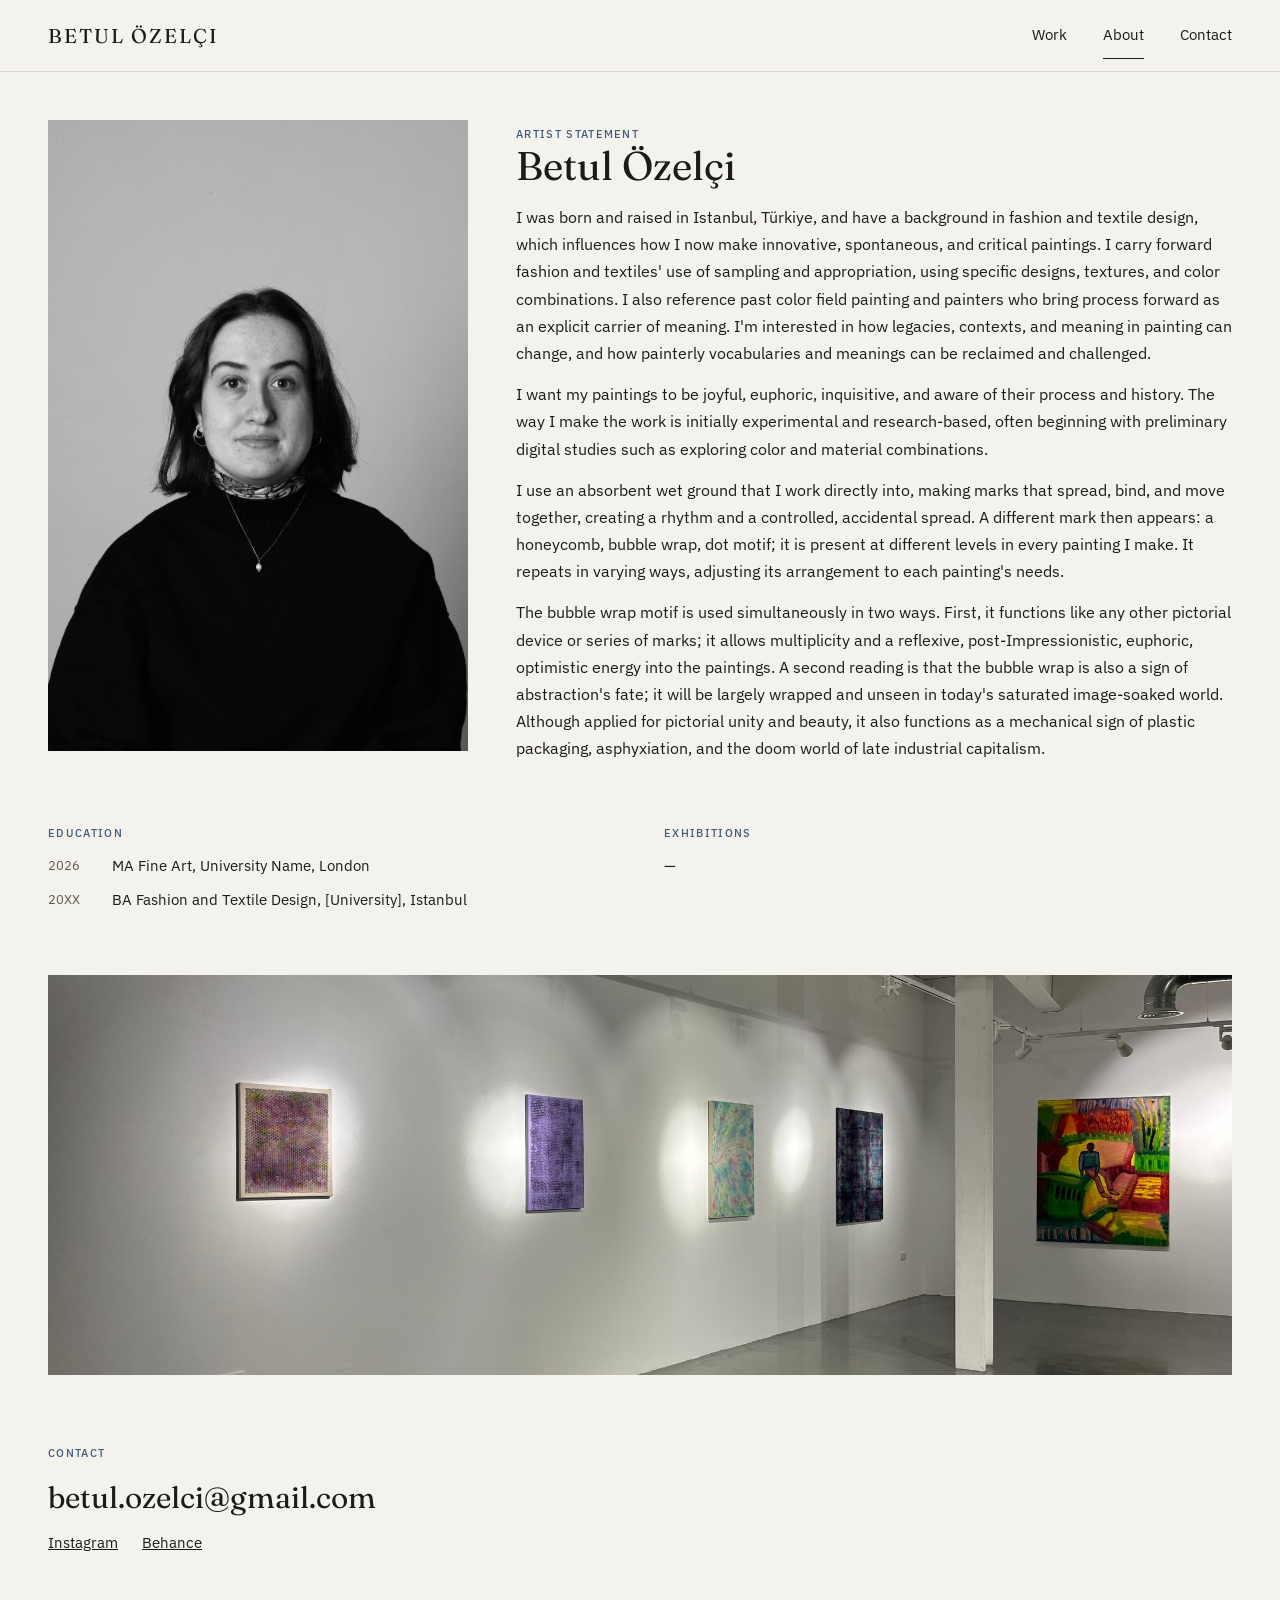
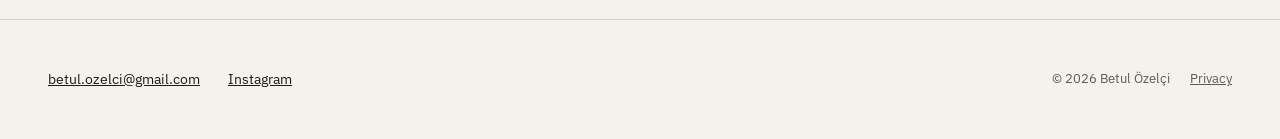
==== about.html @ ed138870 "Initial Push" ====
<!doctype html>
<html lang="en">
<head>
  <meta charset="utf-8">
  <meta name="viewport" content="width=device-width, initial-scale=1">
  <title>About</title>
  <link rel="preconnect" href="https://fonts.googleapis.com">
  <link rel="preconnect" href="https://fonts.gstatic.com" crossorigin>
  <link href="https://fonts.googleapis.com/css2?family=Fraunces:opsz,wght@9..144,400;9..144,500&family=IBM+Plex+Sans:wght@400;500&display=swap" rel="stylesheet">
  <link rel="stylesheet" href="css/style.css">
</head>
<body data-page="about" data-root="">

  <header class="site-header wrap">
    <a class="brand" href="index.html" data-site="name">Artist Name</a>
    <nav class="nav" aria-label="Main">
      <a href="work.html">Work</a>
      <a href="about.html" aria-current="page">About</a>
      <a href="#contact-info">Contact</a>
    </nav>
  </header>

  <main>
    <section class="about-top wrap" aria-label="About the artist">
      <div class="portrait" id="portrait"></div>
      <div class="text">
        <span class="eyebrow">Artist statement</span>
        <h1 data-site="name">Artist Name</h1>
        <!-- EDIT: the artist statement. One idea per paragraph. -->
        <div class="statement">
          <p>I was born and raised in Istanbul, Türkiye, and have a background in fashion and textile design, which influences how I now make innovative, spontaneous, and critical paintings. I carry forward fashion and textiles' use of sampling and appropriation, using specific designs, textures, and color combinations. I also reference past color field painting and painters who bring process forward as an explicit carrier of meaning. I'm interested in how legacies, contexts, and meaning in painting can change, and how painterly vocabularies and meanings can be reclaimed and challenged.</p>
          <p>I want my paintings to be joyful, euphoric, inquisitive, and aware of their process and history. The way I make the work is initially experimental and research-based, often beginning with preliminary digital studies such as exploring color and material combinations.</p>
          <p>I use an absorbent wet ground that I work directly into, making marks that spread, bind, and move together, creating a rhythm and a controlled, accidental spread. A different mark then appears: a honeycomb, bubble wrap, dot motif; it is present at different levels in every painting I make. It repeats in varying ways, adjusting its arrangement to each painting's needs.</p>
          <p>The bubble wrap motif is used simultaneously in two ways. First, it functions like any other pictorial device or series of marks; it allows multiplicity and a reflexive, post-Impressionistic, euphoric, optimistic energy into the paintings. A second reading is that the bubble wrap is also a sign of abstraction's fate; it will be largely wrapped and unseen in today's saturated image-soaked world. Although applied for pictorial unity and beauty, it also functions as a mechanical sign of plastic packaging, asphyxiation, and the doom world of late industrial capitalism.</p>
        </div>
      </div>
    </section>

    <section class="cv wrap" aria-label="Background">
      <div>
        <h2>Education</h2>
        <!-- EDIT: newest first -->
        <ul>
          <li><span class="y">2026</span><span>MA Fine Art, University Name, London</span></li>
          <li><span class="y">20XX</span><span>BA Fashion and Textile Design, [University], Istanbul</span></li>
        </ul>
      </div>
      <div id="exhibitions">
        <h2>Exhibitions</h2>
        <!-- Filled automatically from js/exhibitions.js -->
        <ul id="cv-exhibitions"></ul>
      </div>
      <!-- Awards & press: hidden for now. To show it, delete the word "hidden" from the line below and fill in the list. -->
      <div hidden>
        <h2>Awards &amp; press</h2>
        <!-- EDIT: newest first -->
        <ul>
          <li><span class="y">2026</span><span>Award, shortlist or press feature</span></li>
        </ul>
      </div>
    </section>

    <section class="studio wrap" aria-label="Studio">
      <div id="studio"></div>
    </section>

    <section class="contact wrap" id="contact-info" aria-label="Contact">
      <span class="eyebrow">Contact</span><br>
      <a class="big" data-site="email" href="#">hello@example.com</a>
      <div class="links">
        <a data-site="instagram" href="#">Instagram</a>
        <a data-site="behance" href="#">Behance</a>
        <a data-site="saatchi" href="#">Saatchi Art profile</a>
      </div>
    </section>
  </main>

  <footer class="site-footer wrap" id="contact">
    <div class="links">
      <a data-site="email" href="#">hello@example.com</a>
      <a data-site="instagram" href="#">Instagram</a>
      <a data-site="saatchi" href="#">Saatchi Art</a>
    </div>
    <div class="legal">
      <span>© <span data-now-year>2026</span> <span data-site="name">Artist Name</span></span>
      <a href="privacy.html">Privacy</a>
    </div>
  </footer>

  <script src="js/site.js"></script>
  <script src="js/paintings.js"></script>
  <script src="js/exhibitions.js"></script>
  <script src="js/main.js"></script>
</body>
</html>
---- css/style.css ----
:root {
  --bg: #f4f2ed;
  --ink: #1c1b18;
  --muted: #5f5b53;
  --line: #d8d4cb;
  --line-soft: #e6e3dc;
  --ph: #e4e1d9;
  --accent: #3f5a7a;
  --serif: 'Fraunces', Georgia, serif;
  --sans: 'IBM Plex Sans', system-ui, sans-serif;
  --gutter: 48px;
}
@media (max-width: 720px) { :root { --gutter: 20px; } }

* { box-sizing: border-box; }
html { -webkit-text-size-adjust: 100%; }
body { margin: 0; background: var(--bg); color: var(--ink); font-family: var(--sans); font-size: 16px; line-height: 1.5; }
a { color: inherit; }
img { display: block; max-width: 100%; height: auto; }
figure { margin: 0; }
.wrap { padding-left: var(--gutter); padding-right: var(--gutter); }
[hidden] { display: none !important; }

/* ---------- header ---------- */
.site-header { height: 72px; display: flex; align-items: center; justify-content: space-between; border-bottom: 1px solid var(--line); }
.brand { font-family: var(--serif); font-size: 20px; letter-spacing: .1em; text-transform: uppercase; text-decoration: none; }
.nav { display: flex; gap: 36px; }
.nav a { text-decoration: none; font-size: 15px; padding: 12px 0; }
.nav a[aria-current="page"] { border-bottom: 1px solid var(--ink); padding-bottom: 2px; }
@media (max-width: 720px) {
  .site-header { height: 56px; }
  .brand { font-size: 15px; }
  .nav { gap: 18px; }
  .nav a { font-size: 14px; }
}

/* ---------- home: hero ---------- */
.hero { position: relative; background: var(--ph); min-height: 320px; }
.hero img { width: 100%; height: 640px; object-fit: cover; }
.hero .caption { position: absolute; right: var(--gutter); bottom: 16px; font-size: 12px; color: var(--muted); background: var(--bg); padding: 6px 10px; border: 1px solid var(--line); }
@media (max-width: 720px) {
  .hero img { height: 440px; }
  .hero .caption { right: 12px; bottom: 12px; font-size: 11px; }
}

/* ---------- home: intro ---------- */
.intro { display: flex; align-items: center; gap: 24px; padding-top: 40px; padding-bottom: 40px; }
.intro .avatar { width: 72px; height: 72px; border-radius: 50%; object-fit: cover; background: var(--ph); flex-shrink: 0; }
.intro h1 { margin: 0 0 6px; font-family: var(--serif); font-weight: 400; font-size: 34px; line-height: 1.1; }
.intro p { margin: 0; font-size: 17px; color: var(--muted); }
.intro .about-link { margin-left: auto; white-space: nowrap; }
@media (max-width: 720px) {
  .intro { flex-direction: column; align-items: flex-start; gap: 10px; padding-top: 24px; padding-bottom: 24px; }
  .intro .avatar { width: 56px; height: 56px; }
  .intro h1 { font-size: 26px; }
  .intro p { font-size: 15px; }
  .intro .about-link { margin-left: 0; }
}

/* ---------- shared bits ---------- */
.section { padding-top: 8px; padding-bottom: 64px; }
.section-head { display: flex; align-items: baseline; justify-content: space-between; gap: 16px; margin-bottom: 16px; }
.eyebrow { font-size: 11px; letter-spacing: .12em; text-transform: uppercase; font-weight: 500; color: var(--accent); }
.link { font-size: 14px; color: var(--accent); text-decoration: none; border-bottom: 1px solid var(--accent); padding-bottom: 2px; }
.count { font-size: 14px; color: var(--muted); }
.empty { font-size: 15px; color: var(--muted); padding: 40px 0; }

/* ---------- home: exhibitions ---------- */
.exhibitions { border-top: 1px solid var(--line); padding-top: 20px; padding-bottom: 32px; }
.exh-row { display: flex; align-items: center; gap: 24px; min-height: 40px; border-bottom: 1px solid var(--line-soft); font-size: 14px; }
.exh-row .dates { width: 190px; flex-shrink: 0; color: var(--muted); }
.exh-row .title { flex: 1; font-size: 15px; font-weight: 500; }
.exh-row .venue { width: 360px; flex-shrink: 0; color: var(--muted); }
.exh-row .more { color: var(--accent); text-decoration: none; }
.exh-empty { margin: 0; padding: 10px 0 2px; font-size: 15px; color: var(--muted); }
@media (max-width: 1000px) { .exh-row .venue { width: 220px; } }
@media (max-width: 720px) {
  .exh-row { flex-direction: column; align-items: flex-start; gap: 4px; padding: 10px 0; }
  .exh-row .dates, .exh-row .venue { width: auto; font-size: 12px; }
}

/* ---------- grid of works ---------- */
.grid { columns: 3; column-gap: 24px; }
@media (max-width: 1000px) { .grid { columns: 2; } }
@media (max-width: 720px) { .grid { columns: 2; column-gap: 16px; } }
@media (max-width: 380px) { .grid { columns: 1; } }

.tile { display: block; break-inside: avoid; margin: 0 0 24px; position: relative; text-decoration: none; color: inherit; }
@media (max-width: 720px) { .tile { margin-bottom: 16px; } }
.tile .img { background: var(--ph); }
.tile figcaption { font-size: 12px; line-height: 18px; color: var(--muted); margin-top: 6px; }
.tile figcaption .t { display: block; }
.tile figcaption .m { display: block; }

/* mouse / trackpad: caption appears on hover over the image */
@media (hover: hover) {
  .tile figcaption { position: absolute; left: 0; right: 0; bottom: 0; margin: 0; padding: 14px 16px; background: rgba(28, 27, 24, .82); color: #fff; opacity: 0; transition: opacity .2s; }
  .tile:hover figcaption, .tile:focus-visible figcaption { opacity: 1; }
  .tile figcaption .t { font-size: 15px; font-weight: 500; }
  .tile figcaption .m { font-size: 13px; color: #e4e1d9; }
}

/* ---------- works page: filters ---------- */
.page-title { font-family: var(--serif); font-weight: 400; font-size: 40px; line-height: 1.1; margin: 40px 0 20px; }
.filters { display: flex; flex-direction: column; gap: 10px; margin-bottom: 24px; }
.filter-row { display: flex; align-items: center; gap: 20px; font-size: 15px; overflow-x: auto; white-space: nowrap; }
.filter-row .eyebrow { width: 72px; flex-shrink: 0; }
.filter-row button { background: none; border: 0; padding: 0; font: inherit; color: var(--muted); cursor: pointer; border-bottom: 1px solid transparent; line-height: 22px; }
.filter-row button[aria-pressed="true"] { color: var(--ink); border-bottom-color: var(--ink); }
@media (max-width: 720px) {
  .page-title { font-size: 26px; margin: 24px 0 14px; }
  .filter-row { font-size: 14px; gap: 16px; }
  .filter-row .eyebrow { width: 56px; }
}

/* ---------- painting page ---------- */
.subbar { height: 56px; display: flex; align-items: center; justify-content: space-between; border-bottom: 1px solid var(--line-soft); font-size: 14px; }
.subbar a { text-decoration: none; color: var(--muted); }
.subbar .pn { display: flex; gap: 24px; }
.artwork { display: flex; gap: 40px; align-items: flex-start; padding-top: 24px; padding-bottom: 64px; }
.gallery { display: flex; gap: 24px; align-items: flex-start; width: 832px; max-width: 100%; flex-shrink: 0; }
.main { width: 720px; max-width: 100%; background: var(--ph); cursor: zoom-in; }
.main img { width: 100%; }
.thumbs { display: flex; flex-direction: column; gap: 12px; width: 88px; flex-shrink: 0; }
.thumbs button { background: none; border: 0; padding: 0; cursor: pointer; text-align: left; font: inherit; color: var(--muted); font-size: 11px; line-height: 14px; }
.thumbs button img { width: 88px; height: 88px; object-fit: cover; border: 2px solid transparent; background: var(--ph); margin-bottom: 4px; }
.thumbs button[aria-pressed="true"] img { border-color: var(--ink); }
.info { flex: 1; display: flex; flex-direction: column; gap: 14px; min-width: 240px; }
.info h1 { margin: 0; font-family: var(--serif); font-weight: 400; font-size: 32px; line-height: 1.1; }
.meta { display: flex; flex-direction: column; gap: 6px; font-size: 15px; color: var(--muted); }
.btn { display: inline-flex; align-items: center; justify-content: center; height: 48px; padding: 0 20px; background: var(--ink); color: #fff; text-decoration: none; font-size: 15px; font-weight: 500; align-self: flex-start; }
.status-text { font-size: 15px; color: var(--muted); }
.desc { font-size: 15px; line-height: 1.6; margin: 8px 0 0; }
.enquire { align-self: flex-start; }
.more-grid { display: grid; grid-template-columns: repeat(4, minmax(0, 1fr)); gap: 24px; }
.more-grid .tile { margin: 0; }
@media (max-width: 1000px) {
  .artwork { flex-direction: column; }
  .gallery { width: 100%; }
  .main { width: 100%; }
  .more-grid { grid-template-columns: repeat(2, minmax(0, 1fr)); gap: 16px; }
}
@media (max-width: 720px) {
  .subbar { height: 44px; font-size: 13px; }
  .gallery { flex-direction: column; gap: 12px; }
  .thumbs { flex-direction: row; width: 100%; }
  .thumbs button { flex: 1; }
  .thumbs button img { width: 100%; height: 78px; }
  .info h1 { font-size: 26px; }
  .btn { align-self: stretch; }
}
dialog.zoom { border: 0; padding: 0; margin: 0; background: #1c1b18; max-width: 100vw; max-height: 100vh; width: 100vw; height: 100vh; }
dialog.zoom img { width: 100%; height: 100%; object-fit: contain; cursor: zoom-out; }
dialog.zoom::backdrop { background: rgba(28, 27, 24, .9); }

/* ---------- about page ---------- */
.about-top { display: flex; gap: 48px; align-items: flex-start; padding-top: 48px; padding-bottom: 48px; }
.about-top .portrait { width: 420px; flex-shrink: 0; background: var(--ph); }
.about-top .text { flex: 1; }
.about-top h1 { margin: 0 0 16px; font-family: var(--serif); font-weight: 400; font-size: 40px; line-height: 1.1; }
.statement p { font-size: 16px; line-height: 1.7; margin: 0 0 14px; }
.cv { display: grid; grid-template-columns: repeat(auto-fit, minmax(240px, 1fr)); gap: 48px; padding-bottom: 64px; }
.cv h2 { font-size: 11px; letter-spacing: .12em; text-transform: uppercase; font-weight: 500; color: var(--accent); margin: 0 0 14px; }
.cv ul { list-style: none; margin: 0; padding: 0; display: flex; flex-direction: column; gap: 12px; }
.cv li { display: flex; gap: 16px; font-size: 15px; line-height: 22px; }
.cv li .y { width: 48px; flex-shrink: 0; color: var(--muted); font-size: 13px; }
.studio { padding-bottom: 64px; }
.studio img { width: 100%; height: 400px; object-fit: cover; background: var(--ph); }
.contact { padding-bottom: 64px; }
.contact .big { font-family: var(--serif); font-size: 30px; text-decoration: none; display: inline-block; margin: 12px 0; }
.contact .links { display: flex; gap: 24px; font-size: 15px; }
@media (max-width: 1000px) {
  .about-top { flex-direction: column; gap: 24px; }
  .about-top .portrait { width: 100%; }
  .cv { grid-template-columns: 1fr; gap: 24px; }
}
@media (max-width: 720px) {
  .about-top { padding-top: 20px; padding-bottom: 24px; }
  .about-top h1 { font-size: 26px; }
  .studio img { height: 220px; }
  .contact .big { font-size: 22px; }
}

/* ---------- footer ---------- */
.site-footer { min-height: 120px; display: flex; align-items: center; justify-content: space-between; border-top: 1px solid var(--line); font-size: 14px; gap: 16px; flex-wrap: wrap; padding-top: 24px; padding-bottom: 24px; }
.site-footer .links { display: flex; gap: 28px; flex-wrap: wrap; }
.site-footer .legal { display: flex; gap: 20px; font-size: 13px; color: var(--muted); }
@media (max-width: 720px) {
  .site-footer { flex-direction: column; align-items: flex-start; gap: 14px; }
  .site-footer .links { gap: 20px; }
}

/* ---------- missing image notice (test builds only) ---------- */
.missing { display: flex; align-items: center; justify-content: center; background: var(--ph); color: var(--muted); font-size: 12px; min-height: 200px; border: 1px dashed #b8b4aa; text-align: center; padding: 12px; word-break: break-all; }
.hero .missing, .studio .missing { min-height: 320px; }
.intro .missing { width: 72px; height: 72px; min-height: 0; border-radius: 50%; font-size: 9px; padding: 4px; }
.thumbs .missing { width: 88px; height: 88px; min-height: 0; font-size: 9px; padding: 4px; margin-bottom: 4px; }
@media (max-width: 720px) { .thumbs .missing { width: 100%; height: 78px; } }
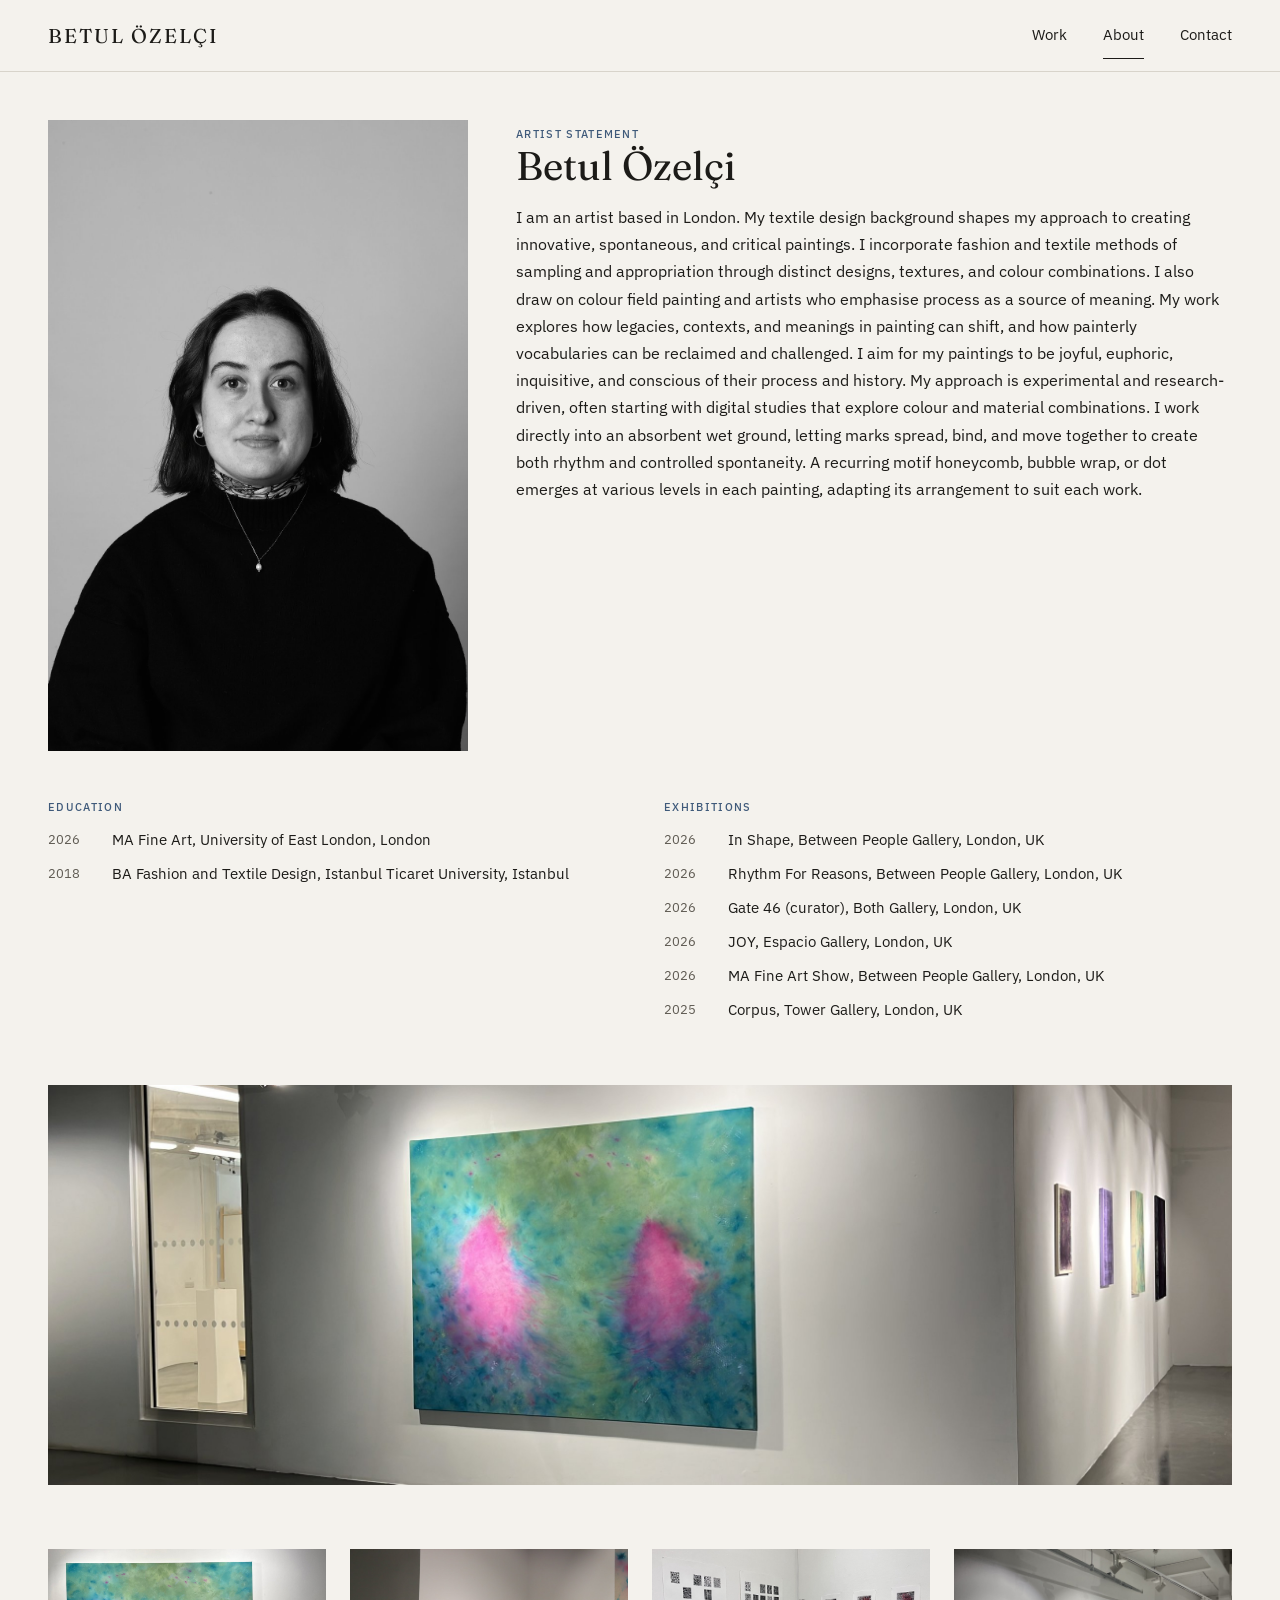
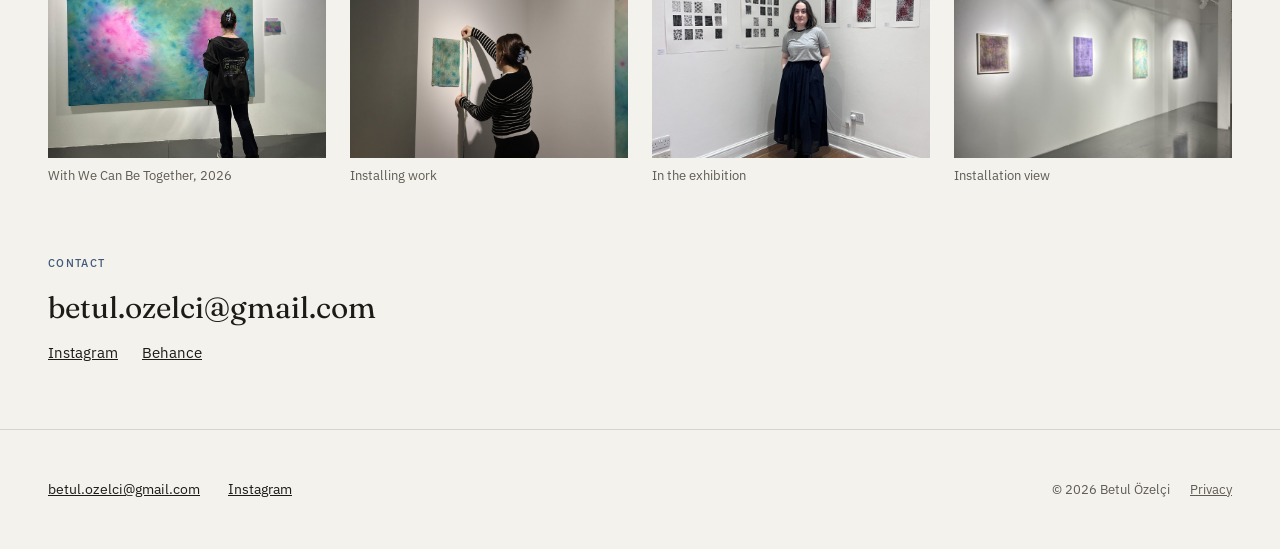
==== commit b127ac90: "Adding images and informations about the artist" ====
--- a/about.html
+++ b/about.html
@@ -26,42 +26,36 @@
       <div class="text">
         <span class="eyebrow">Artist statement</span>
         <h1 data-site="name">Artist Name</h1>
-        <!-- EDIT: the artist statement. One idea per paragraph. -->
-        <div class="statement">
-          <p>I was born and raised in Istanbul, Türkiye, and have a background in fashion and textile design, which influences how I now make innovative, spontaneous, and critical paintings. I carry forward fashion and textiles' use of sampling and appropriation, using specific designs, textures, and color combinations. I also reference past color field painting and painters who bring process forward as an explicit carrier of meaning. I'm interested in how legacies, contexts, and meaning in painting can change, and how painterly vocabularies and meanings can be reclaimed and challenged.</p>
-          <p>I want my paintings to be joyful, euphoric, inquisitive, and aware of their process and history. The way I make the work is initially experimental and research-based, often beginning with preliminary digital studies such as exploring color and material combinations.</p>
-          <p>I use an absorbent wet ground that I work directly into, making marks that spread, bind, and move together, creating a rhythm and a controlled, accidental spread. A different mark then appears: a honeycomb, bubble wrap, dot motif; it is present at different levels in every painting I make. It repeats in varying ways, adjusting its arrangement to each painting's needs.</p>
-          <p>The bubble wrap motif is used simultaneously in two ways. First, it functions like any other pictorial device or series of marks; it allows multiplicity and a reflexive, post-Impressionistic, euphoric, optimistic energy into the paintings. A second reading is that the bubble wrap is also a sign of abstraction's fate; it will be largely wrapped and unseen in today's saturated image-soaked world. Although applied for pictorial unity and beauty, it also functions as a mechanical sign of plastic packaging, asphyxiation, and the doom world of late industrial capitalism.</p>
-        </div>
+        <!-- Filled from data/about.json (edit it at /admin) -->
+        <div class="statement" id="statement"></div>
       </div>
     </section>
 
     <section class="cv wrap" aria-label="Background">
       <div>
         <h2>Education</h2>
-        <!-- EDIT: newest first -->
-        <ul>
-          <li><span class="y">2026</span><span>MA Fine Art, University Name, London</span></li>
-          <li><span class="y">20XX</span><span>BA Fashion and Textile Design, [University], Istanbul</span></li>
-        </ul>
+        <!-- Filled from data/about.json -->
+        <ul id="cv-education"></ul>
       </div>
       <div id="exhibitions">
         <h2>Exhibitions</h2>
-        <!-- Filled automatically from js/exhibitions.js -->
+        <!-- Filled from data/exhibitions.json: shows that have already opened -->
         <ul id="cv-exhibitions"></ul>
       </div>
-      <!-- Awards & press: hidden for now. To show it, delete the word "hidden" from the line below and fill in the list. -->
-      <div hidden>
+      <!-- Shown only when "Show awards & press" is on in data/about.json and the list is not empty -->
+      <div id="cv-awards-col" hidden>
         <h2>Awards &amp; press</h2>
-        <!-- EDIT: newest first -->
-        <ul>
-          <li><span class="y">2026</span><span>Award, shortlist or press feature</span></li>
-        </ul>
+        <ul id="cv-awards"></ul>
       </div>
     </section>
 
-    <section class="studio wrap" aria-label="Studio">
+    <section class="studio wrap" aria-label="Exhibition view">
       <div id="studio"></div>
+    </section>
+
+    <!-- Filled from data/about.json "photos"; the whole section stays hidden when the list is empty -->
+    <section class="photos wrap" id="photos" aria-label="Studio and exhibition photos" hidden>
+      <div class="photo-grid" id="photo-grid"></div>
     </section>
 
     <section class="contact wrap" id="contact-info" aria-label="Contact">
@@ -87,9 +81,6 @@
     </div>
   </footer>
 
-  <script src="js/site.js"></script>
-  <script src="js/paintings.js"></script>
-  <script src="js/exhibitions.js"></script>
   <script src="js/main.js"></script>
 </body>
 </html>
--- a/css/style.css
+++ b/css/style.css
@@ -166,6 +166,12 @@
 .cv li .y { width: 48px; flex-shrink: 0; color: var(--muted); font-size: 13px; }
 .studio { padding-bottom: 64px; }
 .studio img { width: 100%; height: 400px; object-fit: cover; background: var(--ph); }
+.photos { padding-bottom: 64px; }
+.photo-grid { display: grid; grid-template-columns: repeat(auto-fit, minmax(240px, 1fr)); gap: 24px; }
+.photo-grid .photo { margin: 0; }
+.photo-grid img { width: 100%; aspect-ratio: 4 / 3; object-fit: cover; display: block; background: var(--ph); }
+.photo-grid figcaption { font-size: 13px; color: var(--muted); margin-top: 8px; }
+.photo-grid .missing { aspect-ratio: 4 / 3; min-height: 0; }
 .contact { padding-bottom: 64px; }
 .contact .big { font-family: var(--serif); font-size: 30px; text-decoration: none; display: inline-block; margin: 12px 0; }
 .contact .links { display: flex; gap: 24px; font-size: 15px; }
@@ -178,6 +184,7 @@
   .about-top { padding-top: 20px; padding-bottom: 24px; }
   .about-top h1 { font-size: 26px; }
   .studio img { height: 220px; }
+  .photo-grid { grid-template-columns: 1fr 1fr; gap: 12px; }
   .contact .big { font-size: 22px; }
 }
 
@@ -196,3 +203,9 @@
 .intro .missing { width: 72px; height: 72px; min-height: 0; border-radius: 50%; font-size: 9px; padding: 4px; }
 .thumbs .missing { width: 88px; height: 88px; min-height: 0; font-size: 9px; padding: 4px; margin-bottom: 4px; }
 @media (max-width: 720px) { .thumbs .missing { width: 100%; height: 78px; } }
+
+/* shown at the top of the page only if data/*.json could not be loaded */
+.load-error {
+  background: #b3261e; color: #fff; padding: .8rem 1.2rem;
+  font: 500 .95rem/1.4 "IBM Plex Sans", system-ui, sans-serif; text-align: center;
+}
